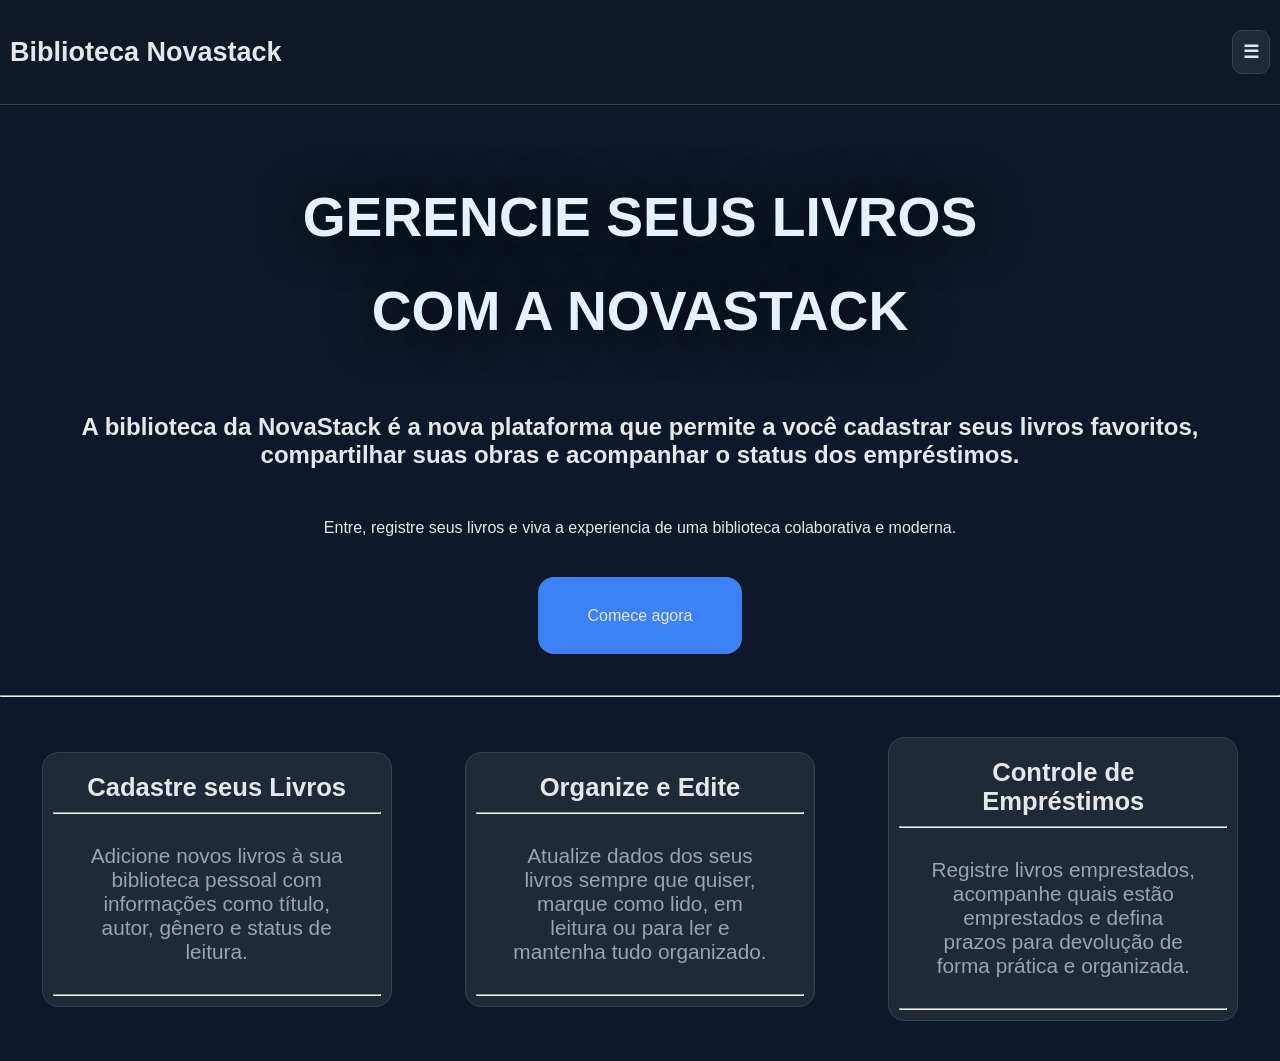
==== index.html @ a2f4c8ae "feat: Implementação da página Home com botão menu, responsividade, script para uso global do botão." ====
<!DOCTYPE html>
<html lang="pt-BR">

<head>
    <meta charset="UTF-8">
    <meta name="viewport" content="width=device-width, initial-scale=1.0">
    <title>Biblioteca Novastack</title>
    <link rel="stylesheet" href="styles/style.css">
</head>

<body>
    <header class="header-bar">
        <span class="title"><strong>Biblioteca Novastack</strong> </span>

        <button class="menu-button" id="btn-menu">☰</button>

        <nav class="nav-bar hidden" id="nav-bar">
            <a href="#">Livros</a>
            <a href="#">Emprestimos</a>
        </nav>
    </header>

    <main>
        <section class="hero-section">
            <div class="hero-title">
                <h1>GERENCIE SEUS LIVROS</h1>
                <h2>COM A NOVASTACK</h2>
            </div>

            <div class="hero-text">
                <strong>
                    A biblioteca da NovaStack é a nova plataforma que permite a você cadastrar seus livros favoritos,
                    compartilhar suas obras e acompanhar o status dos empréstimos.
                </strong>

                <span>Entre, registre seus livros e viva a experiencia de uma biblioteca colaborativa e moderna.</span>
            </div>

            <div class="hero-button">
                <a href="#">Comece agora</a>
            </div>

        </section>

        <hr>

        <section class="card-section">
            <div class="card">
                <h2>Cadastre seus Livros</h2>
                <hr>
                <p>
                    Adicione novos livros à sua biblioteca pessoal com informações como título, autor, gênero e status
                    de leitura.
                </p>
                <hr>
            </div>

            <div class="card">
                <h2>Organize e Edite</h2>
                <hr>
                <p>
                    Atualize dados dos seus livros sempre que quiser, marque como lido, em leitura ou para ler e
                    mantenha tudo organizado.
                </p>
                <hr>
            </div>

            <div class="card">
                <h2>Controle de Empréstimos</h2>
                <hr>
                <p>
                    Registre livros emprestados, acompanhe quais estão emprestados e defina prazos para devolução de
                    forma prática e organizada.
                </p>
                <hr>
            </div>
        </section>
    </main>

</body>
<script type="module" src="js/script.js"></script>

</html>
---- styles/style.css ----
:root {
    --color-bg: #0f172a;
    --color-surface: #111827;
    --color-surface-2: #1f2937;

    --color-primary: #3b82f6;
    --color-primary-hover: #2563eb;

    --color-text: #e5e7eb;
    --color-text-muted: #9ca3af;

    --color-border: #374151;
}

* {
    margin: 0;
    padding: 0;
    box-sizing: border-box;
}

body {
    background-color: var(--color-bg);
    color: var(--color-text);
    font-family: Arial, Helvetica, sans-serif;
}

.header-bar {
    background-color: var(--color-surface);
    position: relative;
    display: flex;
    justify-content: space-between;
    align-items: center;
    padding: 30px 10px;
    border-bottom: 1px solid var(--color-border);
}

.title {
    font-size: 3vh;
    color: var(--color-text);
}

.menu-button {
    background: var(--color-surface-2);
    color: var(--color-text);
    border: 1px solid var(--color-border);
    border-radius: 10px;
    padding: 10px;
    font-size: large;
    font-weight: bold;
    cursor: pointer;
}

.menu-button:hover {
    background: var(--color-primary);
    color: white;
}

.nav-bar {
    background-color: var(--color-surface);
    position: absolute;
    top: 100%;
    right: 0;
    display: flex;
    flex-direction: column;
    gap: 20px;
    padding: 10px;
    border-radius: 0 0 10px 10px;
    font-size: 20px;
    border: 1px solid var(--color-border);
}

.nav-bar a {
    background-color: var(--color-surface-2);
    padding: 8px;
    text-decoration: none;
    color: var(--color-text);
    border-radius: 10px;
    transition: 0.2s;
}

.nav-bar a:hover {
    background-color: var(--color-primary);
    color: white;
}


.hidden {
    display: none;
}


.hero-section {
    display: flex;
    flex-direction: column;
    justify-content: center;
    text-align: center;
}

.hero-title {
    color: #e5f1fc;
    text-shadow: 1px 1px 50px #00060b;
    margin: 50px 0;
    font-size: 2.3rem;
}

.hero-title h1 {
    padding: 30px 0;
}

.hero-text {
    display: flex;
    flex-direction: column;
    justify-content: center;
    align-items: center;
    gap: 30px;

}

.hero-text strong {
    margin: 20px 10px;
    font-size: 1.5rem;
}

.hero-text span {
    margin: 0 5px;
}

.hero-section a {
    background-color: var(--color-primary);
    color: var(--color-text);
    text-decoration: none;
    padding: 30px 50px;
    border-radius: 16px;
}

.hero-button {
    margin: 70px;
}


.card-section {
    display: flex;
    flex-wrap: wrap;
    gap: 30px;
    justify-content: center;
    margin: 20px 0;
    padding: 20px;
}

.card {
    background-color: var(--color-surface-2);
    text-align: center;
    width: 350px;
    max-width: 480px;
    margin: auto;
    padding: 10px;
    border: 1px solid var(--color-border);
    border-radius: 16px;
}

.card h2 {
    font-size: 1.6rem;
    padding: 10px;
}

.card p {
    color: var(--color-text-muted);
    font-size: 1.3rem;
    margin: 30px;
}




@media (max-width: 480px) {
    .hero-title {
        margin: 90px 0 220px 0;
        text-align: center;
    }
}
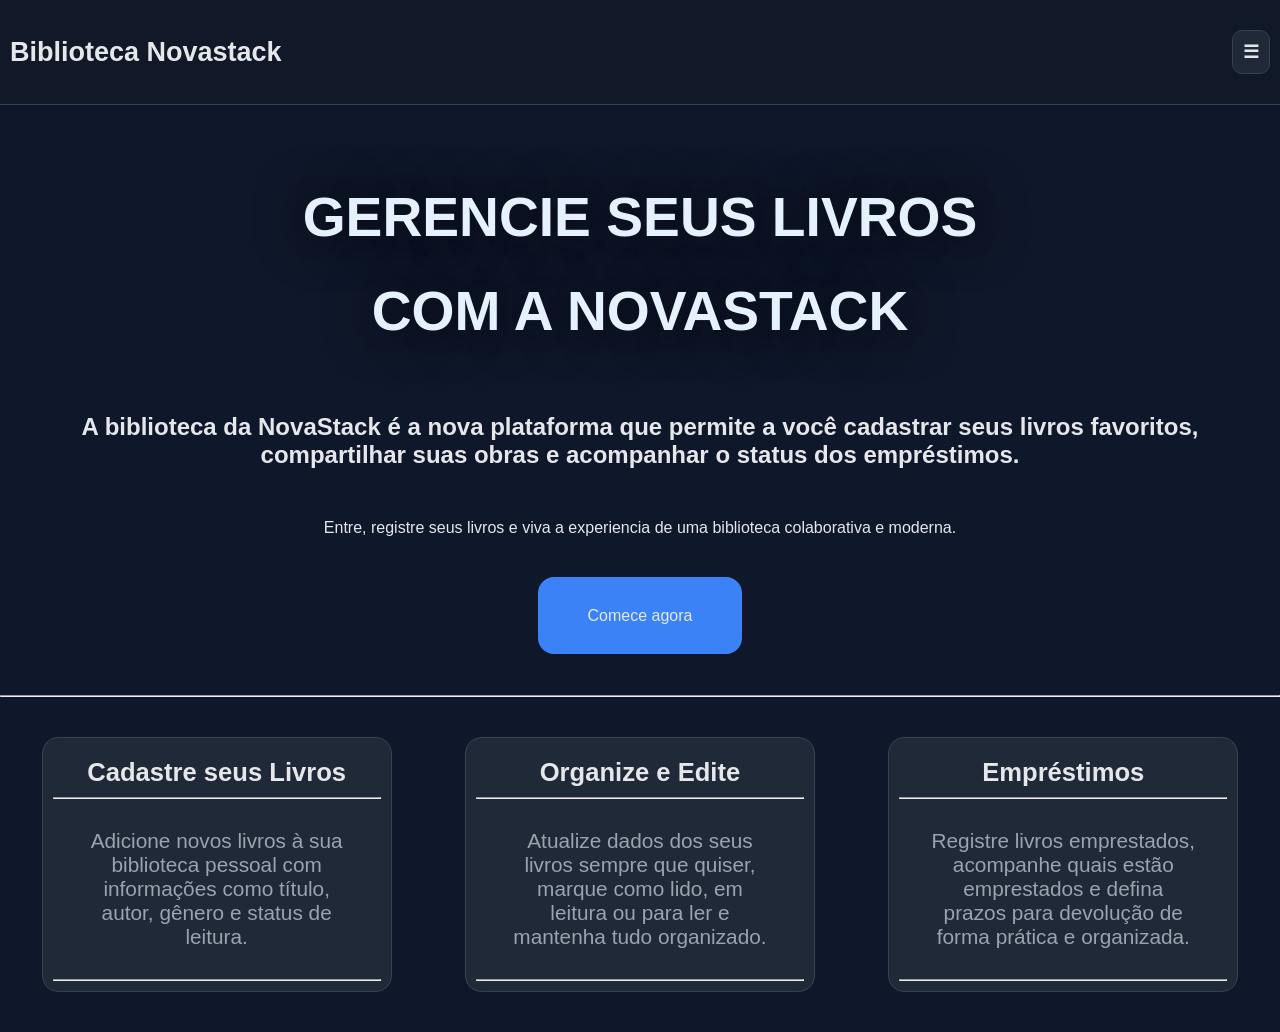
==== commit 624351f3: "feat: criação de página HTML para registro e listagem dos livros, formulário, estilização e menu pad" ====
--- a/index.html
+++ b/index.html
@@ -15,7 +15,8 @@
         <button class="menu-button" id="btn-menu">☰</button>
 
         <nav class="nav-bar hidden" id="nav-bar">
-            <a href="#">Livros</a>
+            <a href="index.html">Menu</a>
+            <a href="./pages/livros.html">Livros</a>
             <a href="#">Emprestimos</a>
         </nav>
     </header>
@@ -37,7 +38,7 @@
             </div>
 
             <div class="hero-button">
-                <a href="#">Comece agora</a>
+                <a href="./pages/livros.html">Comece agora</a>
             </div>
 
         </section>
@@ -66,7 +67,7 @@
             </div>
 
             <div class="card">
-                <h2>Controle de Empréstimos</h2>
+                <h2>Empréstimos</h2>
                 <hr>
                 <p>
                     Registre livros emprestados, acompanhe quais estão emprestados e defina prazos para devolução de
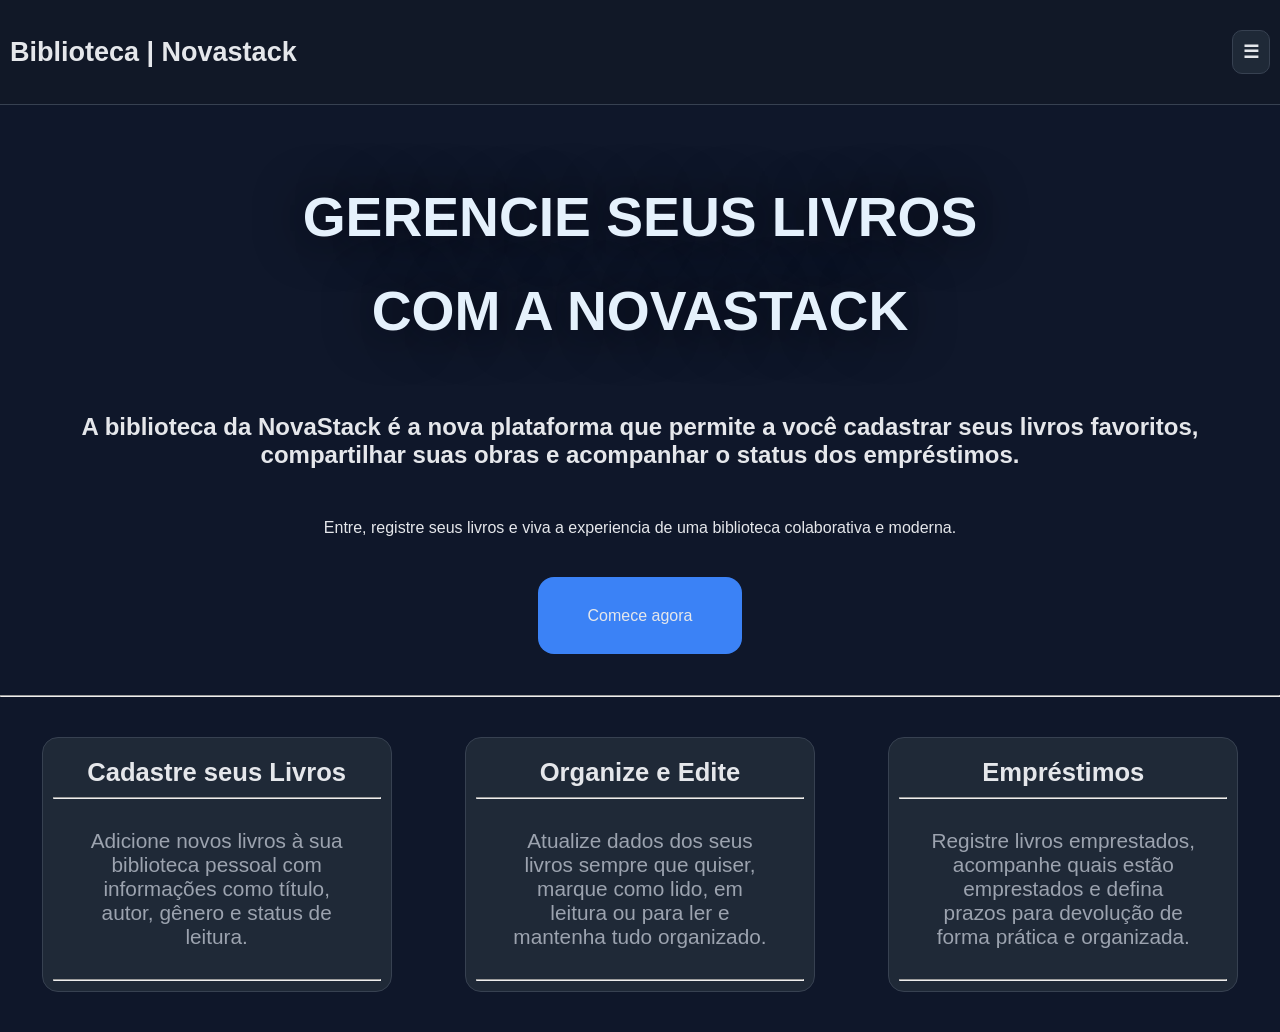
==== commit a221f7cc: "feat: Implementação de tela de cadastro, requisições, validação e cadastro do usuário." ====
--- a/index.html
+++ b/index.html
@@ -10,12 +10,12 @@
 
 <body>
     <header class="header-bar">
-        <span class="title"><strong>Biblioteca Novastack</strong> </span>
+        <span class="title"><strong>Biblioteca | Novastack</strong> </span>
 
         <button class="menu-button" id="btn-menu">☰</button>
 
         <nav class="nav-bar hidden" id="nav-bar">
-            <a href="index.html">Menu</a>
+            <a href="index.html">Início</a>
             <a href="./pages/livros.html">Livros</a>
             <a href="#">Emprestimos</a>
         </nav>
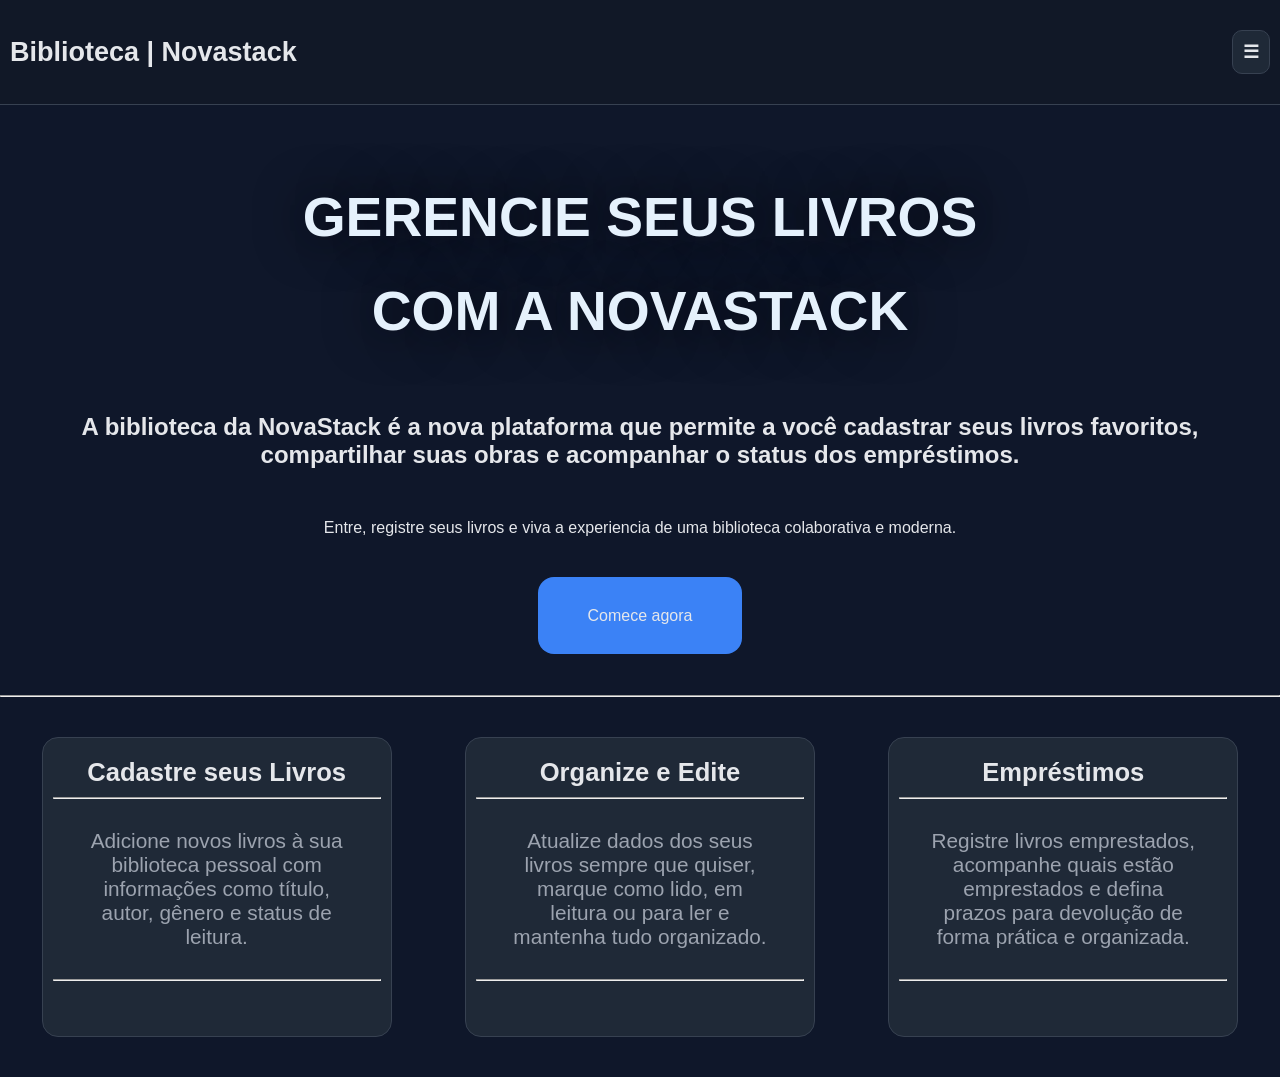
==== commit d7f15ced: "refactor: mudanças na arquitetura do projeto, nova pasta para requisições, mudança na navegações do " ====
--- a/index.html
+++ b/index.html
@@ -15,9 +15,8 @@
         <button class="menu-button" id="btn-menu">☰</button>
 
         <nav class="nav-bar hidden" id="nav-bar">
-            <a href="index.html">Início</a>
-            <a href="./pages/livros.html">Livros</a>
-            <a href="#">Emprestimos</a>
+            <a href="./pages/login.html">Login</a>
+            <a href="./pages/cadastro.html">Cadastro</a>
         </nav>
     </header>
 
@@ -38,7 +37,7 @@
             </div>
 
             <div class="hero-button">
-                <a href="./pages/livros.html">Comece agora</a>
+                <a href="./pages/login.html">Comece agora</a>
             </div>
 
         </section>
--- a/styles/style.css
+++ b/styles/style.css
@@ -152,6 +152,7 @@
     text-align: center;
     width: 350px;
     max-width: 480px;
+    height: 300px;
     margin: auto;
     padding: 10px;
     border: 1px solid var(--color-border);
@@ -177,4 +178,8 @@
         margin: 90px 0 220px 0;
         text-align: center;
     }
+}
+
+@media (max-width: 900px) {
+    
 }
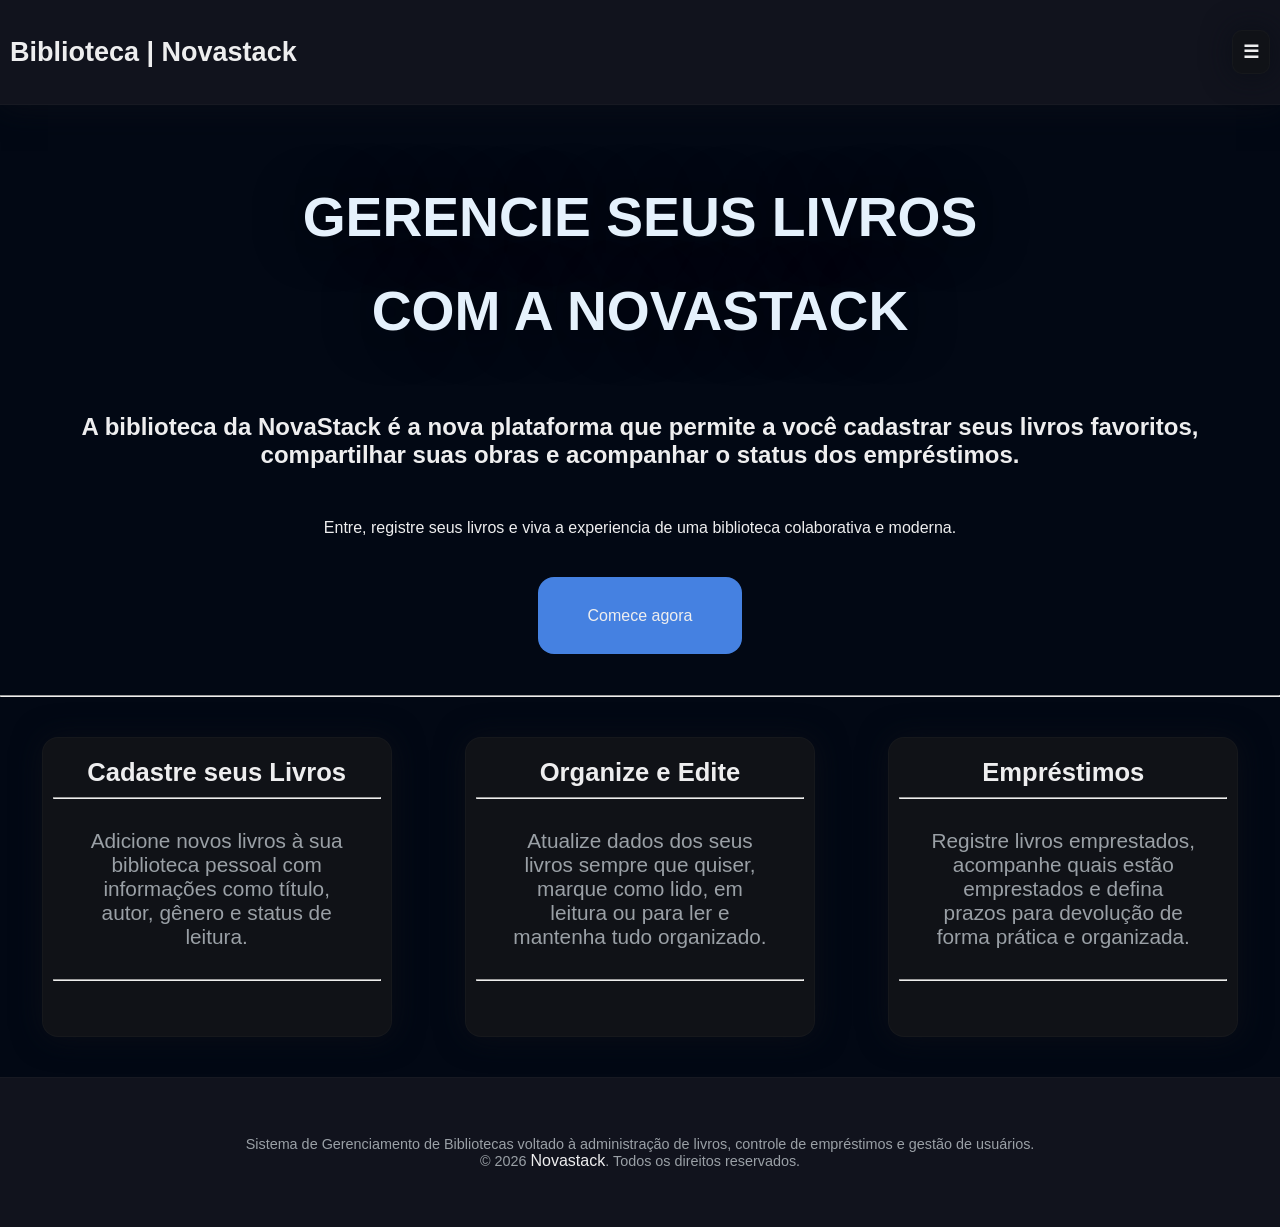
==== commit f86b9328: "feat: criar footer dinâmico para cada página do sistema" ====
--- a/index.html
+++ b/index.html
@@ -77,6 +77,17 @@
         </section>
     </main>
 
+    <footer class="footer">
+        <div class="content">
+            <span>
+                Sistema de Gerenciamento de Bibliotecas voltado à administração de livros, controle de empréstimos e gestão
+                de usuários.
+                <br>
+                © 2026 <a href="https://novastackweb.github.io/NovaStackLandingPage/">Novastack</a>. Todos os direitos reservados.
+            </span>
+        </div>
+    </footer>
+
 </body>
 <script type="module" src="js/script.js"></script>
 
--- a/styles/style.css
+++ b/styles/style.css
@@ -1,15 +1,15 @@
 :root {
-    --color-bg: #0f172a;
-    --color-surface: #111827;
-    --color-surface-2: #1f2937;
-
-    --color-primary: #3b82f6;
-    --color-primary-hover: #2563eb;
-
-    --color-text: #e5e7eb;
-    --color-text-muted: #9ca3af;
-
-    --color-border: #374151;
+    --bg: #020814;
+    --surface: #11131d;
+    --surface-2: #101217;
+
+    --primary: #4581e1;
+    --primary-hover: #5594f9;
+
+    --text: #eeeeef;
+    --muted: #9aa0a6;
+
+    --border: #5a5a5a14;
 }
 
 * {
@@ -19,30 +19,32 @@
 }
 
 body {
-    background-color: var(--color-bg);
-    color: var(--color-text);
+    background-color: var(--bg);
+    color: var(--text);
     font-family: Arial, Helvetica, sans-serif;
 }
 
 .header-bar {
-    background-color: var(--color-surface);
+    background-color: var(--surface);
     position: relative;
     display: flex;
     justify-content: space-between;
     align-items: center;
     padding: 30px 10px;
-    border-bottom: 1px solid var(--color-border);
+    border-bottom: 1px solid var(--border);
+    box-shadow: 1px 1px 30px #0a0e17;
 }
 
 .title {
     font-size: 3vh;
-    color: var(--color-text);
+    color: var(--text);
 }
 
 .menu-button {
-    background: var(--color-surface-2);
-    color: var(--color-text);
-    border: 1px solid var(--color-border);
+    background: var(--surface-2);
+    color: var(--text);
+    border: 1px solid var(--border);
+    box-shadow: 1px 1px 30px #0a0e17;
     border-radius: 10px;
     padding: 10px;
     font-size: large;
@@ -51,12 +53,12 @@
 }
 
 .menu-button:hover {
-    background: var(--color-primary);
+    background: var(--primary);
     color: white;
 }
 
 .nav-bar {
-    background-color: var(--color-surface);
+    background-color: var(--surface);
     position: absolute;
     top: 100%;
     right: 0;
@@ -66,20 +68,21 @@
     padding: 10px;
     border-radius: 0 0 10px 10px;
     font-size: 20px;
-    border: 1px solid var(--color-border);
+    border: 1px solid var(--border);
+    box-shadow: 1px 1px 30px #0a0e17;
 }
 
 .nav-bar a {
-    background-color: var(--color-surface-2);
+    background-color: var(--surface-2);
     padding: 8px;
     text-decoration: none;
-    color: var(--color-text);
+    color: var(--text);
     border-radius: 10px;
     transition: 0.2s;
 }
 
 .nav-bar a:hover {
-    background-color: var(--color-primary);
+    background-color: var(--primary);
     color: white;
 }
 
@@ -126,8 +129,8 @@
 }
 
 .hero-section a {
-    background-color: var(--color-primary);
-    color: var(--color-text);
+    background-color: var(--primary);
+    color: var(--text);
     text-decoration: none;
     padding: 30px 50px;
     border-radius: 16px;
@@ -148,15 +151,16 @@
 }
 
 .card {
-    background-color: var(--color-surface-2);
+    background-color: var(--surface-2);
     text-align: center;
     width: 350px;
     max-width: 480px;
     height: 300px;
     margin: auto;
     padding: 10px;
-    border: 1px solid var(--color-border);
+    border: 1px solid var(--border);
     border-radius: 16px;
+    box-shadow: 1px 1px 30px #0a0e17;
 }
 
 .card h2 {
@@ -165,12 +169,30 @@
 }
 
 .card p {
-    color: var(--color-text-muted);
+    color: var(--muted);
     font-size: 1.3rem;
     margin: 30px;
 }
 
-
+.footer {
+    display: flex;
+    background-color: var(--surface);
+    color: var(--muted);
+    height: 150px;
+    padding: 20px;
+    text-align: center;
+    border-top: 1px solid var(--border);
+    font-size: 0.9rem;
+}
+.footer a {
+    text-decoration: none;
+    color: var(--text);
+    font-size: 1.0rem;
+}
+
+.content {
+    margin: auto;
+}
 
 
 @media (max-width: 480px) {
@@ -178,8 +200,4 @@
         margin: 90px 0 220px 0;
         text-align: center;
     }
-}
-
-@media (max-width: 900px) {
-    
 }
